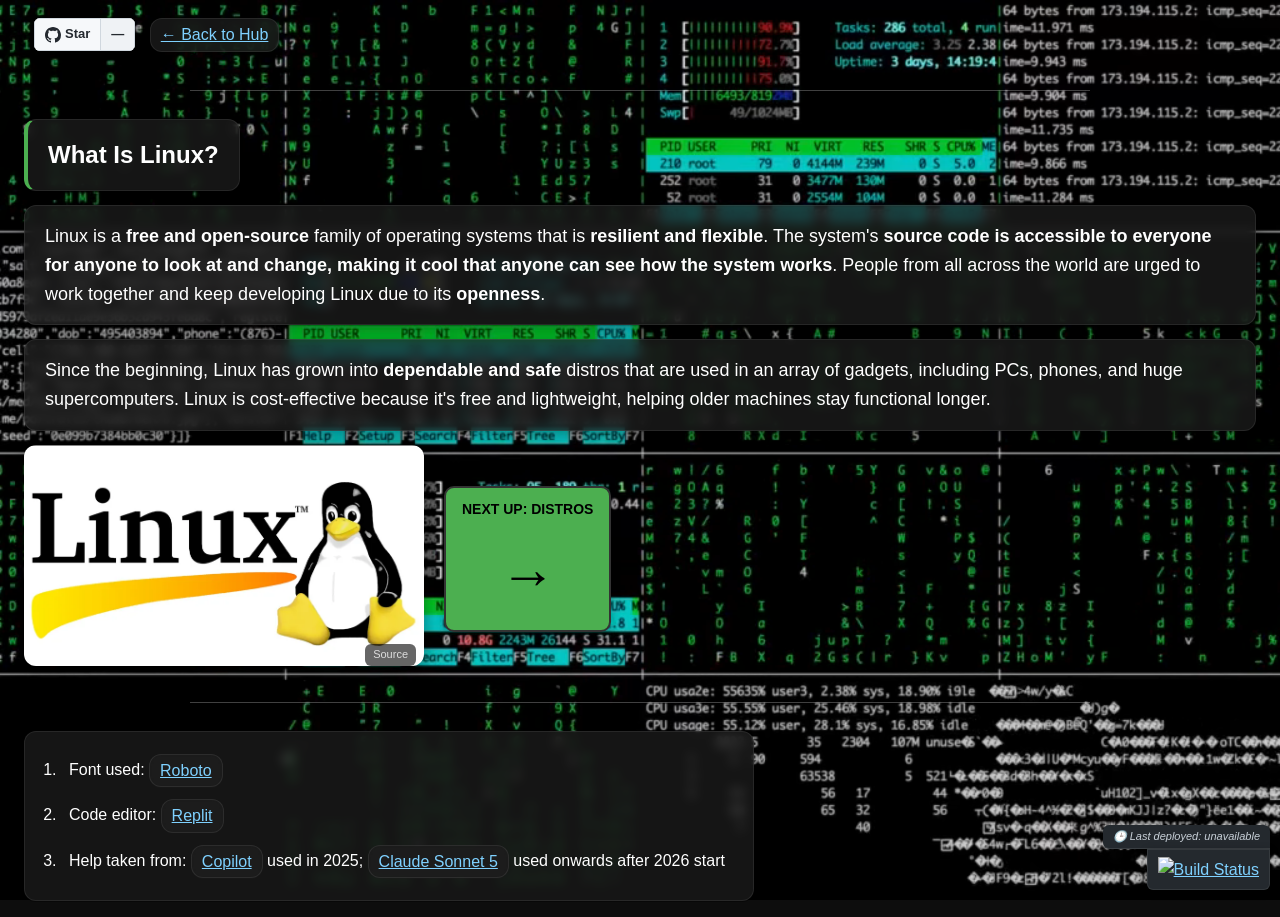
==== distros.html @ 3fb48344 "Create distros.html to describe Linux This HTML file introduces Linux, explaining its open-source na" ====
<!DOCTYPE html>
<html lang="en">
<head>
  <meta charset="utf-8">
  <meta name="viewport" content="width=device-width, initial-scale=1.0">
  <title>What Is Linux? — Why You Should Switch To Linux</title>

  <link rel="icon" type="image/x-icon" href="pics/scemer.ico">
  <link rel="stylesheet" href="Style.css?v=30">
  <link rel="preconnect" href="https://ghbtns.com">
  <link rel="preconnect" href="https://api.github.com">
  <link rel="preconnect" href="https://github.com">

  <meta name="description" content="What Linux actually is — free, open-source, and used everywhere from phones to supercomputers.">
  <meta property="og:title" content="What Is Linux?">
  <meta property="og:description" content="What Linux actually is — free, open-source, and used everywhere from phones to supercomputers.">
  <meta property="og:image" content="https://pizzafliper030.github.io/SwitchToLinuxSchProject/pics/linuxlogo.png">
  <meta property="og:type" content="website">
  <meta name="theme-color" content="#0d0d0d">
  <meta http-equiv="Cache-Control" content="no-store">
</head>
<body>

  <video autoplay loop muted playsinline preload="metadata" poster="vids/hecker-poster.jpg" class="bg-video">
    <source src="vids/hecker.webm" type="video/webm">
    <source src="vids/hecker.mp4" type="video/mp4">
  </video>

  <div class="page-content">

  <header class="page-header">
    <div class="star-wrapper">
      <a href="https://github.com/Pizzafliper030/SwitchToLinuxSchProject" target="_blank" rel="noopener" class="star-button" id="star-button">
        <span class="star-btn-main">
          <svg class="star-btn-icon" viewBox="0 0 16 16" width="16" height="16" aria-hidden="true">
            <path fill="currentColor" fill-rule="evenodd" d="M8 0C3.58 0 0 3.58 0 8c0 3.54 2.29 6.53 5.47 7.59.4.07.55-.17.55-.38 0-.19-.01-.82-.01-1.49-2.01.37-2.53-.49-2.69-.94-.09-.23-.48-.94-.82-1.13-.28-.15-.68-.52-.01-.53.63-.01 1.08.58 1.23.82.72 1.21 1.87.87 2.33.66.07-.52.28-.87.51-1.07-1.78-.2-3.64-.89-3.64-3.95 0-.87.31-1.59.82-2.15-.08-.2-.36-1.02.08-2.12 0 0 .67-.21 2.2.82.64-.18 1.32-.27 2-.27.68 0 1.36.09 2 .27 1.53-1.04 2.2-.82 2.2-.82.44 1.1.16 1.92.08 2.12.51.56.82 1.27.82 2.15 0 3.07-1.87 3.75-3.65 3.95.29.25.54.73.54 1.48 0 1.07-.01 1.93-.01 2.2 0 .21.15.46.55.38A8.013 8.013 0 0016 8c0-4.42-3.58-8-8-8z"/>
          </svg>
          Star
        </span>
        <span class="star-btn-count" id="star-count">&mdash;</span>
      </a>
    </div>

    <a href="index.html" class="back-link">&larr; Back to Hub</a>
  </header>

  <hr>

  <main>
    <section>
      <h2>What Is Linux?</h2>
      <p>Linux is a <strong>free and open-source</strong> family of operating systems that is <strong>resilient and
      flexible</strong>. The system's <strong>source code is accessible to everyone for anyone to look at and change,
      making it cool that anyone can see how the system works</strong>. People from all across the world are urged to
      work together and keep developing Linux due to its <strong>openness</strong>.</p>

      <p>Since the beginning, Linux has grown into <strong>dependable and safe</strong> distros that are used in an array of
      gadgets, including PCs, phones, and huge supercomputers. Linux is cost-effective because it's free and lightweight,
      helping older machines stay functional longer.</p>

      <div class="container">
        <div class="image">
          <picture>
            <source srcset="pics/linuxlogo.webp" type="image/webp">
            <img src="pics/linuxlogo.png" alt="Linux logo" width="400" height="200" loading="lazy">
          </picture>
          <a href="https://duckduckgo.com/?q=linux+logo&ia=images&iax=images&iai=https%3A%2F%2Flogos-world.net%2Fwp-content%2Fuploads%2F2020%2F09%2FLinux-Symbol.png" class="image-credit">Source</a>
        </div>
        <a href="distros.html" class="cta-link">
          <div class="scroll-first">
            NEXT UP: DISTROS
            <div class="big-arrow cta-arrow">&#8594;</div>
          </div>
        </a>
      </div>
    </section>
  </main>

  <hr>

  <footer>
    <ol>
      <li>Font used: <a href="https://fonts.google.com/specimen/Roboto?preview.text=Hi">Roboto</a></li>
      <li>Code editor: <a href="https://replit.com">Replit</a></li>
      <li>Help taken from: <a href="https://copilot.microsoft.com/">Copilot</a> used in 2025;
        <a href="https://claude.ai/new">Claude Sonnet 5</a> used onwards after 2026 start</li>
    </ol>
  </footer>

  <div class="status-stack">
    <div id="deploy-time">&#128337; Last deployed: loading...</div>
    <a href="https://github.com/Pizzafliper030/SwitchToLinuxSchProject/actions/workflows/pages/pages-build-deployment"
       target="_blank" rel="noopener" class="corner-badge">
      <img src="https://github.com/Pizzafliper030/SwitchToLinuxSchProject/actions/workflows/pages/pages-build-deployment/badge.svg"
           alt="Build Status" loading="lazy">
    </a>
  </div>

  </div>

  <script src="Extra.js?v=17" defer></script>
</body>
</html>
---- Style.css ----
/* background color and font */
:root {
  --smooth-ease: cubic-bezier(0.22, 1, 0.36, 1);
  --bg-dark: #0d0d0d;
  --panel-dark: #24292e;
}

html {
  scroll-behavior: smooth;
  background-color: var(--bg-dark);
}

body {
  font-family: "Segoe UI", "Helvetica Neue", Arial, sans-serif;
  line-height: 1.6;
  padding: 0 16px;
  background-color: var(--bg-dark);
}

.bg-video {
  position: fixed;
  top: 0;
  left: 0;
  width: 100vw;
  height: 100vh;
  object-fit: cover;
  background-color: var(--bg-dark);
}

/* Content layer */
.page-content {
  position: relative;
  z-index: 1;
}

p, h1, h2, h3, ul, ol, a {
  background-color: rgba(30, 30, 30, 0.72);
  backdrop-filter: blur(6px);
  -webkit-backdrop-filter: blur(6px);
  padding: 16px 20px;
  border-radius: 12px;
  border: 1px solid rgba(255, 255, 255, 0.08);
  width: fit-content;
  max-width: 100%;
}

p, h1, h2, h3 {
  margin: 14px 0;
  box-shadow: 0 4px 18px rgba(0, 0, 0, 0.35);
  color: white;
}

a {
  padding: 3px 10px;
  display: inline-block;
  vertical-align: middle;
  color: #7fd1ff;
  text-decoration: underline;
  transition: color 0.2s var(--smooth-ease);
}

a:hover,
a:focus-visible {
  color: #b3e6ff;
}

li {
  color: white;
  padding: 6px 8px;
  border-radius: 6px;
  list-style-type: decimal;
  transition: background-color 0.2s var(--smooth-ease);
}

li:hover {
  background-color: rgba(255, 255, 255, 0.08);
}

hr {
  border: none;
  border-top: 1px solid rgba(255, 255, 255, 0.25);
  max-width: 900px;
  margin: 28px auto;
}

h1 {
  text-align: center;
  display: block;
  margin: 20px auto;
  z-index: 2;
  font-weight: bold;
  letter-spacing: 0.5px;
  font-size: clamp(22px, 3vw + 12px, 36px);
}

/* subheadings */
h2 {
  font-weight: bold;
  border-left: 4px solid #4caf50;
}

/* paragraphs */
p {
  font-size: clamp(15px, 1.1vw + 12px, 18px);
}

/* ordered lists */
ol {
  padding-left: 36px;
  font-size: 16px;
}

.container {
  display: flex;
  align-items: center;
  flex-wrap: wrap;
  gap: 20px;
}

.distro-grid {
  display: flex;
  flex-wrap: wrap;
  gap: 10px;
  list-style: none;
  padding-left: 0;
  max-width: 1000px;
}

.distro-card {
  background-color: rgba(255, 255, 255, 0.05);
  border: 1px solid rgba(255, 255, 255, 0.12);
  border-radius: 10px;
  padding: 16px 18px;
  min-width: 220px;
  flex: 1 1 220px;
  list-style-type: none;
}

.distro-card strong {
  display: block;
  margin-bottom: 2px;
}

.distro-card .tagline {
  font-size: 12px;
  font-style: italic;
  color: #9fb3a8;
}

.distro-card.reveal {
  transition-duration: 0.5s;
}

.distro-card:nth-child(1) { transition-delay: 0s; }
.distro-card:nth-child(2) { transition-delay: 0.05s; }
.distro-card:nth-child(3) { transition-delay: 0.1s; }
.distro-card:nth-child(4) { transition-delay: 0.15s; }
.distro-card:nth-child(5) { transition-delay: 0.2s; }
.distro-card:nth-child(6) { transition-delay: 0.25s; }
.distro-card:nth-child(7) { transition-delay: 0.3s; }
.distro-card:nth-child(8) { transition-delay: 0.35s; }
.distro-card:nth-child(9) { transition-delay: 0.4s; }
.distro-card:nth-child(10) { transition-delay: 0.45s; }

.image {
  position: relative;
  display: inline-block;
}

.image img {
  max-width: 100%;
  width: 400px;
  height: auto;
  border-radius: 12px;
  box-shadow: 0 4px 18px rgba(0, 0, 0, 0.4);
  transition: transform 0.3s var(--smooth-ease);
}

.image img:hover {
  transform: scale(1.02);
  will-change: transform;
}

.image-credit {
  position: absolute;
  bottom: 8px;
  right: 8px;
  background-color: rgba(0, 0, 0, 0.6);
  backdrop-filter: none;
  -webkit-backdrop-filter: none;
  border: none;
  color: #ddd;
  font-size: 11px;
  padding: 2px 8px;
  border-radius: 6px;
  width: auto;
  text-decoration: none;
  transition: background-color 0.2s var(--smooth-ease), color 0.2s var(--smooth-ease);
}

.image-credit:hover,
.image-credit:focus-visible {
  background-color: rgba(0, 0, 0, 0.85);
  color: #fff;
}

.scroll-first, .fun-fact, .extra-box {
  padding: 10px 16px;
  border-radius: 10px;
  font-size: 14px;
  font-weight: bold;
  border: 2px solid #333;
  width: fit-content;
  max-width: 100%;
  box-shadow: 0 3px 10px rgba(0, 0, 0, 0.3);
}

.scroll-first {
  background-color: #4caf50;
  text-align: center;
}

.boxes {
  display: flex;
  flex-direction: column;
  gap: 12px;
}

.fun-fact {
  background-color: #ffcc00;
  align-self: center;
}

.extra-box {
  background-color: #4caf50;
  position: relative;
}

.big-arrow {
  font-size: 56px;
  text-align: center;
  margin-top: 10px;
  animation: bob 1.6s ease-in-out infinite;
}

@keyframes bob {
  0%, 100% { transform: translateY(0); }
  50% { transform: translateY(8px); }
}

@media (prefers-reduced-motion: reduce) {
  .big-arrow {
    animation: none;
  }
}

.distro-fan-wrap {
  display: flex;
  justify-content: center;
  align-self: center;
  flex: 0 0 auto;
  max-width: 100%;
}

.distro-fan-img {
  max-width: 380px;
  width: 100%;
  height: auto;
}

@media (prefers-reduced-motion: reduce) {
  .distro-fan-img {
    transform: none !important;
  }
}

.status-stack {
  position: fixed;
  bottom: 10px;
  right: 10px;
  z-index: 9999;
  display: flex;
  flex-direction: column;
  align-items: flex-end;
  gap: 0;
  -webkit-text-size-adjust: 100%;
  text-size-adjust: 100%;
}

.corner-badge {
  display: block;
  background-color: var(--panel-dark);
  padding: 6px 10px;
  border-radius: 0 0 6px 6px;
  box-shadow: 0 2px 8px rgba(0, 0, 0, 0.3);
  text-align: center;
}

.corner-badge img {
  vertical-align: middle;
  height: 20px;
  width: auto;
}

#deploy-time {
  font-size: 11px;
  color: #c9d1d9;
  background-color: var(--panel-dark);
  padding: 3px 10px;
  border-radius: 6px 6px 0 6px;
  font-style: italic;
  border-bottom: 1px solid rgba(255, 255, 255, 0.1);
  text-align: center;
}

.star-wrapper {
  animation: fadeInStar 1.5s ease-out forwards;
  opacity: 0;
  margin: 10px;
  display: inline-block;
}

.star-button {
  display: inline-flex;
  align-items: stretch;
  text-decoration: none;
  font-size: 13px;
  font-weight: 600;
  font-family: -apple-system, "Segoe UI", Arial, sans-serif;
  border-radius: 6px;
  overflow: hidden;
  box-shadow: 0 4px 14px rgba(0, 0, 0, 0.4);
  background: none;
  border: none;
  padding: 0;
  width: auto;
  backdrop-filter: none;
  -webkit-backdrop-filter: none;
}

.star-btn-main {
  display: flex;
  align-items: center;
  gap: 4px;
  background-color: #f6f8fa;
  color: #24292f;
  padding: 5px 10px;
  border: 1px solid #d0d7de;
  border-right: none;
}

.star-btn-icon {
  flex-shrink: 0;
}

.star-btn-count {
  display: flex;
  align-items: center;
  background-color: #eff2f5;
  color: #24292f;
  padding: 5px 10px;
  border: 1px solid #d0d7de;
  font-weight: 600;
}

.star-button:hover .star-btn-main {
  background-color: #f3f4f6;
}

@keyframes fadeInStar {
  from {
    transform: translateY(-20px);
    opacity: 0;
  }
  to {
    transform: translateY(0);
    opacity: 1;
  }
}

/* Scroll reveal */
.reveal {
  opacity: 0;
  transform: translateY(24px);
  transition: opacity 0.7s var(--smooth-ease), transform 0.7s var(--smooth-ease);
}

.reveal.is-visible {
  opacity: 1;
  transform: none;
}

/* Hub navigation */
.hub-links {
  display: flex;
  flex-direction: column;
  gap: 20px;
  margin: 20px 0;
}

.hub-card {
  display: block;
  background-color: rgba(30, 30, 30, 0.72);
  backdrop-filter: blur(6px);
  -webkit-backdrop-filter: blur(6px);
  border: 1px solid rgba(255, 255, 255, 0.08);
  border-radius: 12px;
  box-shadow: 0 4px 18px rgba(0, 0, 0, 0.35);
  padding: 18px 22px;
  width: fit-content;
  max-width: 100%;
  text-decoration: none;
  color: white;
  transition: transform 0.2s var(--smooth-ease), background-color 0.2s var(--smooth-ease);
}

.hub-card:hover,
.hub-card:focus-visible {
  transform: translateY(-3px);
  background-color: rgba(40, 40, 40, 0.8);
  color: white;
}

.hub-card h3 {
  margin: 0 0 6px 0;
  color: white;
}

.hub-card-desc {
  margin: 0;
  font-size: 14px;
  color: #9fb3a8;
}

/* Diagonal placement: top-left down to bottom-right */
.hub-links .hub-card:nth-child(1) { align-self: flex-start; }
.hub-links .hub-card:nth-child(2) { align-self: center; }
.hub-links .hub-card:nth-child(3) { align-self: flex-end; }

/* Back-to-hub link */
.back-link {
  display: inline-block;
  margin: 10px 0;
}

/* Wraps the old scroll-indicator boxes so they're clickable page links
   now, without inheriting the generic anchor's frosted-box styling —
   the box's own look (fun-fact/extra-box/scroll-first) stays untouched. */
.cta-link {
  display: block;
  text-decoration: none;
  color: inherit;
  background: none;
  backdrop-filter: none;
  -webkit-backdrop-filter: none;
  border: none;
  padding: 0;
  width: auto;
  max-width: 100%;
}

.cta-arrow {
  animation: nudge-right 1.6s ease-in-out infinite;
}

@keyframes nudge-right {
  0%, 100% { transform: translateX(0); }
  50% { transform: translateX(8px); }
}

@media (prefers-reduced-motion: reduce) {
  .cta-arrow {
    animation: none;
  }
}

@media (max-width: 600px) {
  p, h1, h2, h3, ul, ol, a {
    width: auto;
  }

  #deploy-time {
    font-size: 9px;
    padding: 2px 7px;
  }

  .corner-badge {
    padding: 4px 7px;
  }

  .corner-badge img {
    height: 16px;
  }
}
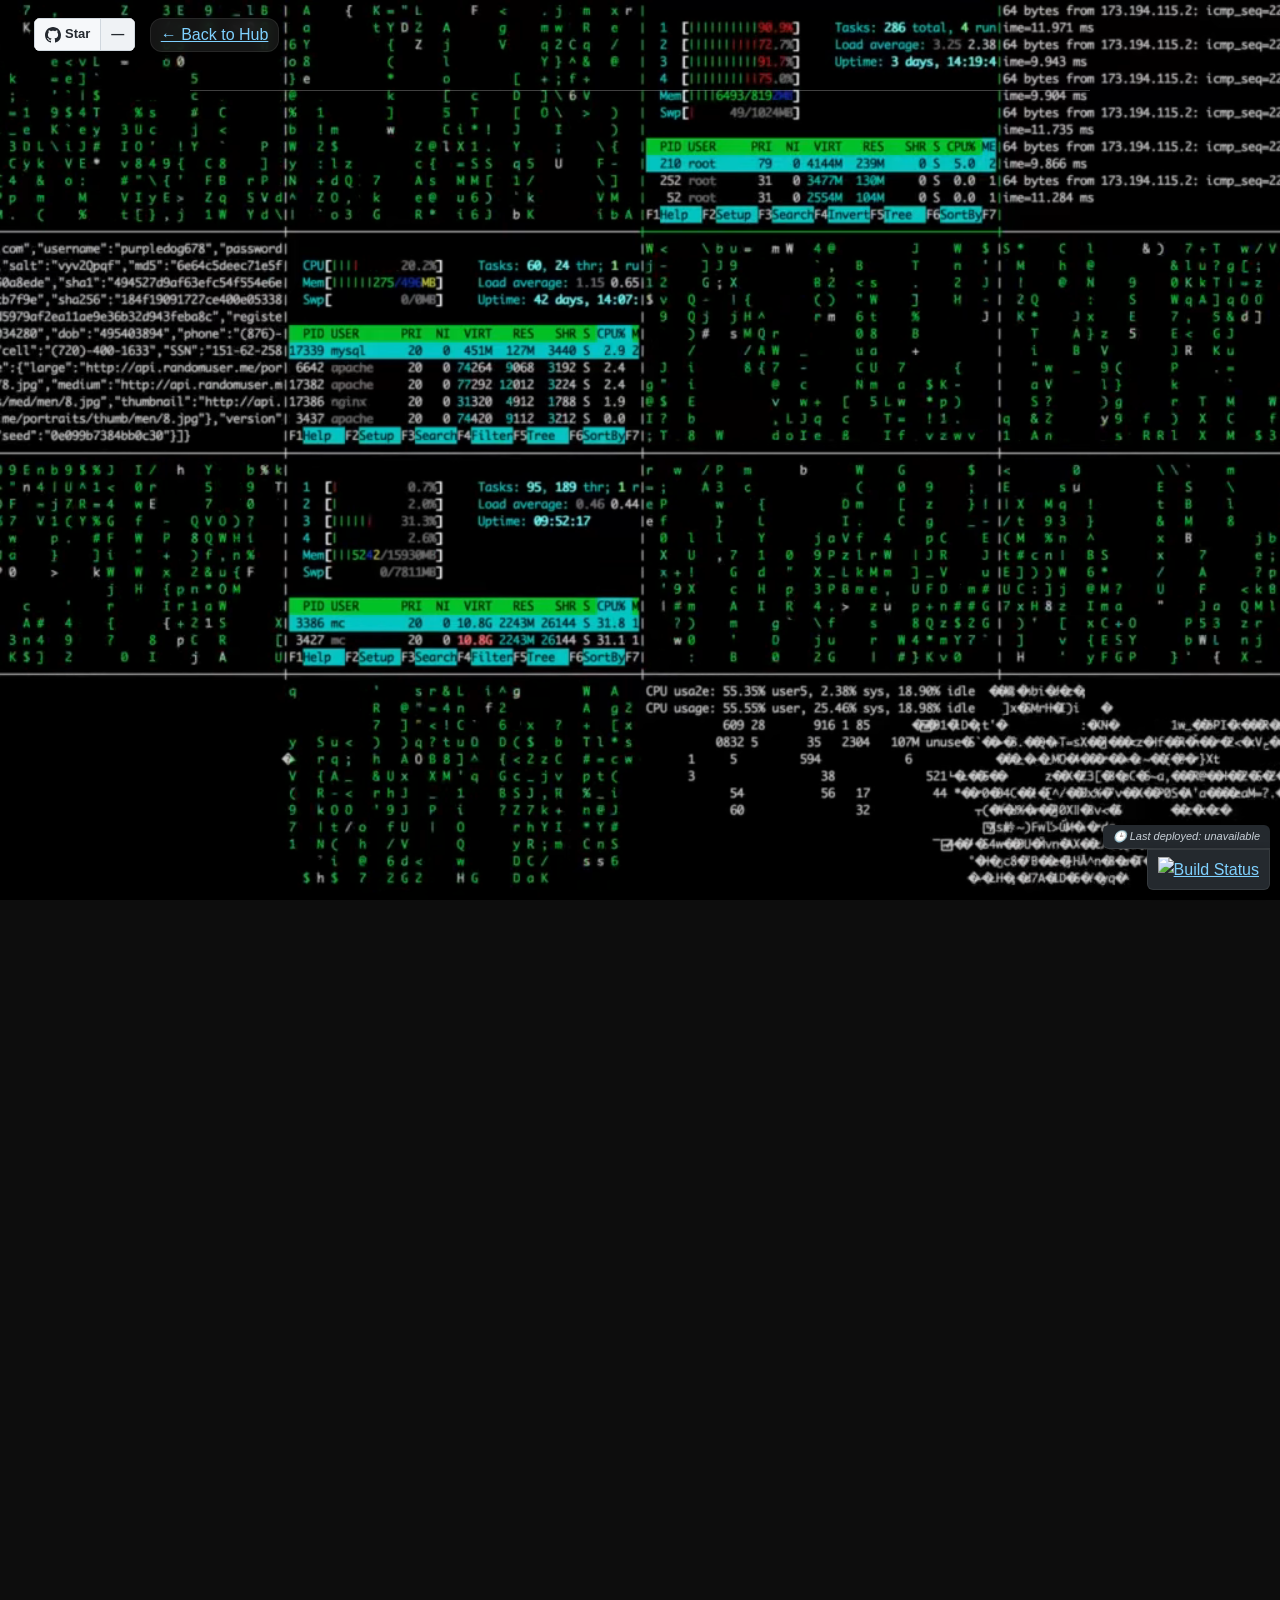
==== commit 10b34bc5: "Revise title and content for distros page Updated the title and meta description for the distros pag" ====
--- a/distros.html
+++ b/distros.html
@@ -3,7 +3,7 @@
 <head>
   <meta charset="utf-8">
   <meta name="viewport" content="width=device-width, initial-scale=1.0">
-  <title>What Is Linux? — Why You Should Switch To Linux</title>
+  <title>Distros — Why You Should Switch To Linux</title>
 
   <link rel="icon" type="image/x-icon" href="pics/scemer.ico">
   <link rel="stylesheet" href="Style.css?v=30">
@@ -11,9 +11,9 @@
   <link rel="preconnect" href="https://api.github.com">
   <link rel="preconnect" href="https://github.com">
 
-  <meta name="description" content="What Linux actually is — free, open-source, and used everywhere from phones to supercomputers.">
-  <meta property="og:title" content="What Is Linux?">
-  <meta property="og:description" content="What Linux actually is — free, open-source, and used everywhere from phones to supercomputers.">
+  <meta name="description" content="The 10 Linux distros I'd actually recommend to a beginner, and what makes each one different.">
+  <meta property="og:title" content="Distros">
+  <meta property="og:description" content="The 10 Linux distros I'd actually recommend to a beginner, and what makes each one different.">
   <meta property="og:image" content="https://pizzafliper030.github.io/SwitchToLinuxSchProject/pics/linuxlogo.png">
   <meta property="og:type" content="website">
   <meta name="theme-color" content="#0d0d0d">
@@ -48,44 +48,51 @@
 
   <main>
     <section>
-      <h2>What Is Linux?</h2>
-      <p>Linux is a <strong>free and open-source</strong> family of operating systems that is <strong>resilient and
-      flexible</strong>. The system's <strong>source code is accessible to everyone for anyone to look at and change,
-      making it cool that anyone can see how the system works</strong>. People from all across the world are urged to
-      work together and keep developing Linux due to its <strong>openness</strong>.</p>
-
-      <p>Since the beginning, Linux has grown into <strong>dependable and safe</strong> distros that are used in an array of
-      gadgets, including PCs, phones, and huge supercomputers. Linux is cost-effective because it's free and lightweight,
-      helping older machines stay functional longer.</p>
+      <h2>Distros</h2>
+      <p>You might be confused from what I meant by <em>distros</em>...</p>
+      <p>A Linux distribution, often shortened to &ldquo;distro,&rdquo; is a packaged version of Linux that comes with the Linux kernel
+      plus a collection of software and utilities that make the OS functional and user-friendly.</p>
+      <p>Some distros are optimized for business, offering tools for productivity and enterprise management,
+      while others focus on multimedia, bundling advanced audio and video editing software. Distributions
+      for software developers come preloaded with compilers, programming tools, and integrated
+      development environments (IDEs).</p>
+      <p><strong>The 10 most common and used distros are:</strong></p>
 
       <div class="container">
-        <div class="image">
-          <picture>
-            <source srcset="pics/linuxlogo.webp" type="image/webp">
-            <img src="pics/linuxlogo.png" alt="Linux logo" width="400" height="200" loading="lazy">
-          </picture>
-          <a href="https://duckduckgo.com/?q=linux+logo&ia=images&iax=images&iai=https%3A%2F%2Flogos-world.net%2Fwp-content%2Fuploads%2F2020%2F09%2FLinux-Symbol.png" class="image-credit">Source</a>
+        <ol class="distro-grid">
+          <li class="distro-card"><strong>Linux Mint</strong><span class="tagline">beginner's best friend</span></li>
+          <li class="distro-card"><strong>CachyOS</strong><span class="tagline">built for speed (what I run)</span></li>
+          <li class="distro-card"><strong>OpenSuse Leap</strong><span class="tagline">rock solid & stable</span></li>
+          <li class="distro-card"><strong>Elementary OS</strong><span class="tagline">looks gorgeous</span></li>
+          <li class="distro-card"><strong>Ubuntu</strong><span class="tagline">the household name</span></li>
+          <li class="distro-card"><strong>Fedora OS</strong><span class="tagline">bleeding edge, done right</span></li>
+          <li class="distro-card"><strong>Zorin</strong><span class="tagline">windows refugees start here</span></li>
+          <li class="distro-card"><strong>Debian</strong><span class="tagline">the OG stability king</span></li>
+          <li class="distro-card"><strong>Pop_OS!</strong><span class="tagline">gamer & dev favorite</span></li>
+          <li class="distro-card"><strong>MX Linux</strong><span class="tagline">runs on literally anything</span></li>
+        </ol>
+
+        <div class="distro-fan-wrap">
+          <img src="pics/spinnyspinspin.png" alt="Debian, Ubuntu, Fedora, and Arch Linux logos arranged in a cross" class="distro-fan-img" loading="lazy">
         </div>
-        <a href="distros.html" class="cta-link">
-          <div class="scroll-first">
-            NEXT UP: DISTROS
-            <div class="big-arrow cta-arrow">&#8594;</div>
+
+        <div class="boxes">
+          <div class="fun-fact">
+            &#128161; Tip: If you're <strong>new</strong> to Linux, I recommend using the distros listed here as they have a
+            <strong>huge and active community and can easily help</strong> you out when you're stuck! (small update from me: I swapped Manjaro out of this list — it used to be a common beginner rec, but its update-delay setup on top of being rolling-release has caused enough real problems that I can't recommend it anymore. CachyOS is what I actually run daily now, and it's been solid.)
           </div>
-        </a>
+          <a href="why-switch.html" class="cta-link">
+            <div class="extra-box">
+              NEXT UP: WHY <strong>YOU SHOULD SWITCH TO LINUX</strong>
+              <div class="big-arrow cta-arrow">&#8594;</div>
+            </div>
+          </a>
+        </div>
       </div>
     </section>
   </main>
 
   <hr>
-
-  <footer>
-    <ol>
-      <li>Font used: <a href="https://fonts.google.com/specimen/Roboto?preview.text=Hi">Roboto</a></li>
-      <li>Code editor: <a href="https://replit.com">Replit</a></li>
-      <li>Help taken from: <a href="https://copilot.microsoft.com/">Copilot</a> used in 2025;
-        <a href="https://claude.ai/new">Claude Sonnet 5</a> used onwards after 2026 start</li>
-    </ol>
-  </footer>
 
   <div class="status-stack">
     <div id="deploy-time">&#128337; Last deployed: loading...</div>
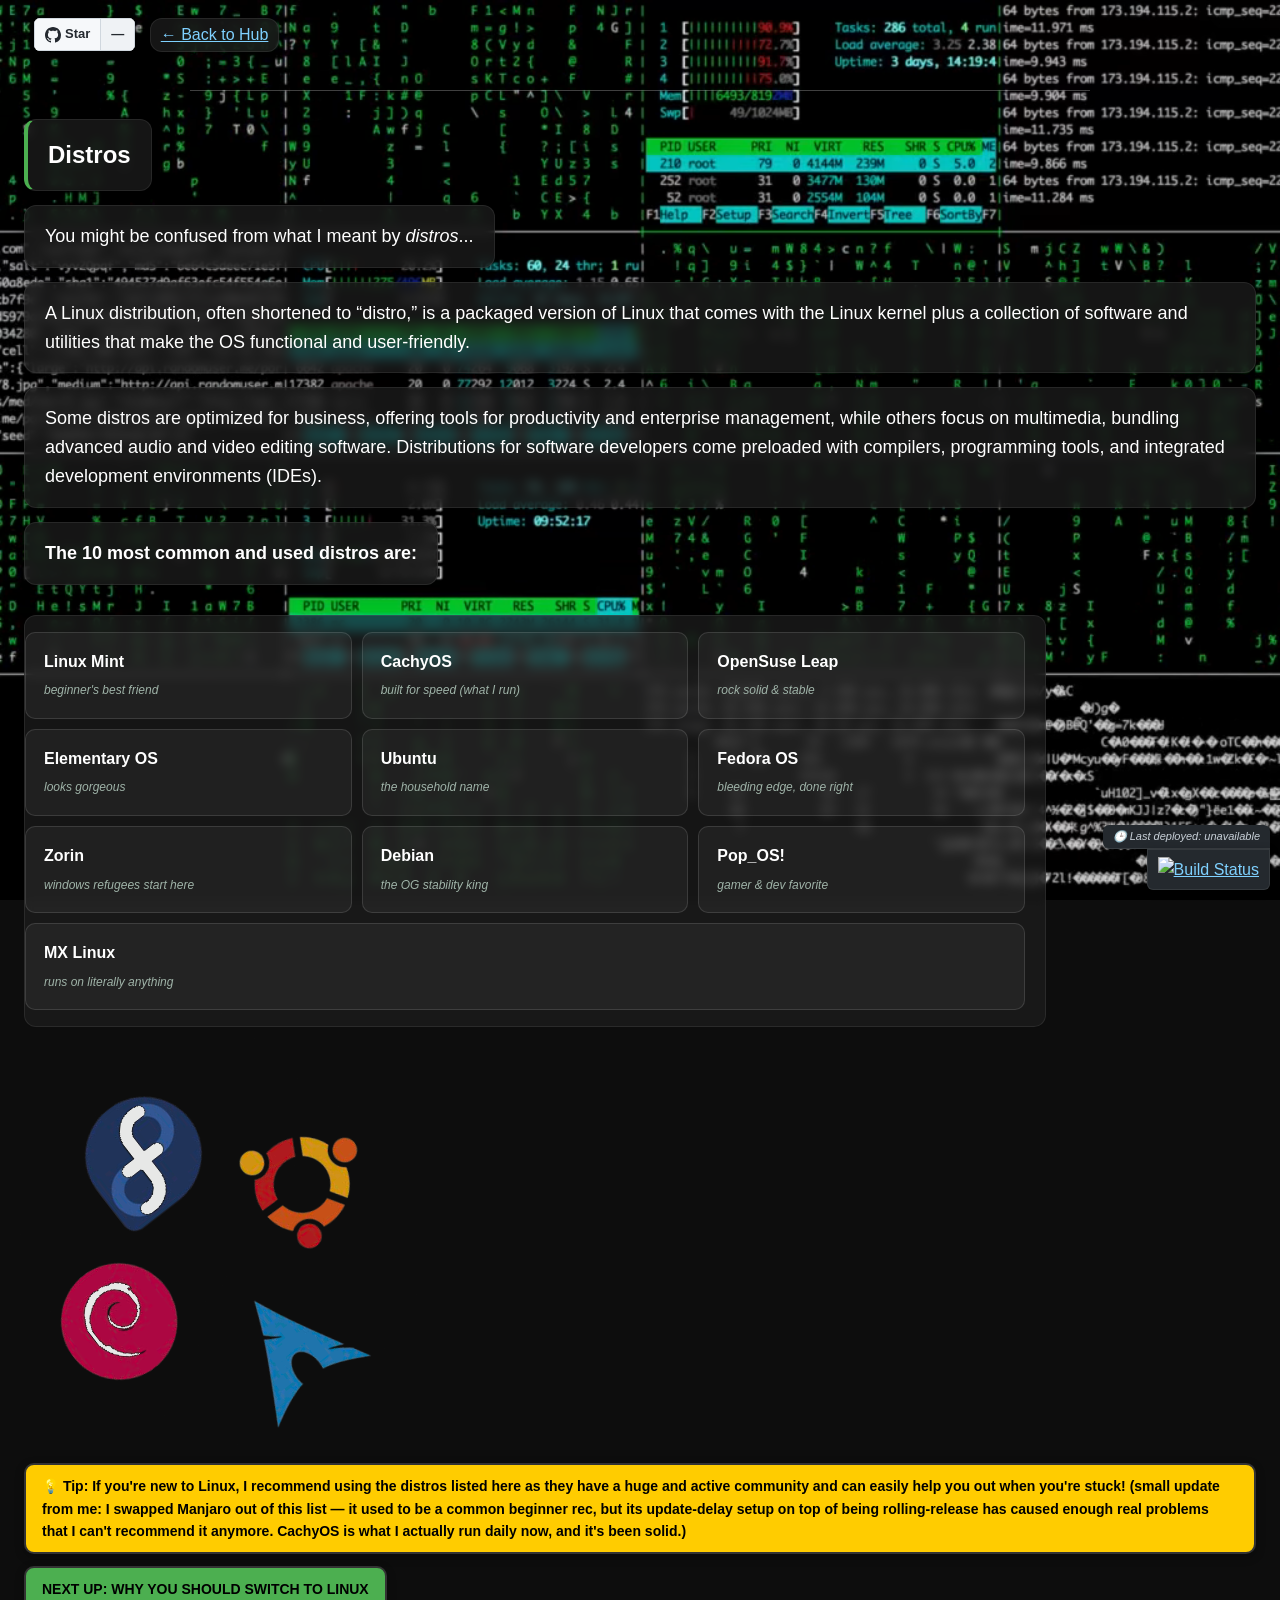
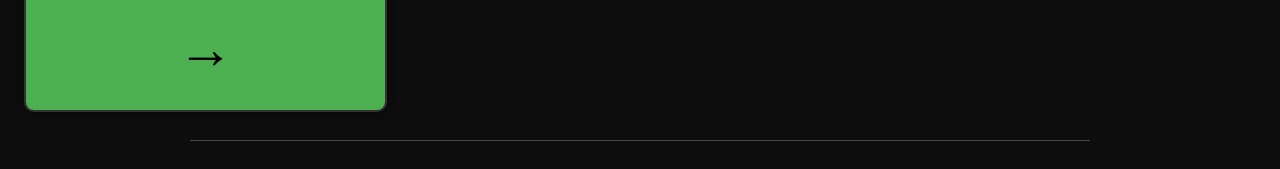
==== commit 0bd893f8: "Update stylesheet version and fix HTML closing tag" ====
--- a/distros.html
+++ b/distros.html
@@ -6,7 +6,7 @@
   <title>Distros — Why You Should Switch To Linux</title>
 
   <link rel="icon" type="image/x-icon" href="pics/scemer.ico">
-  <link rel="stylesheet" href="Style.css?v=30">
+  <link rel="stylesheet" href="Style.css?v=31">
   <link rel="preconnect" href="https://ghbtns.com">
   <link rel="preconnect" href="https://api.github.com">
   <link rel="preconnect" href="https://github.com">
